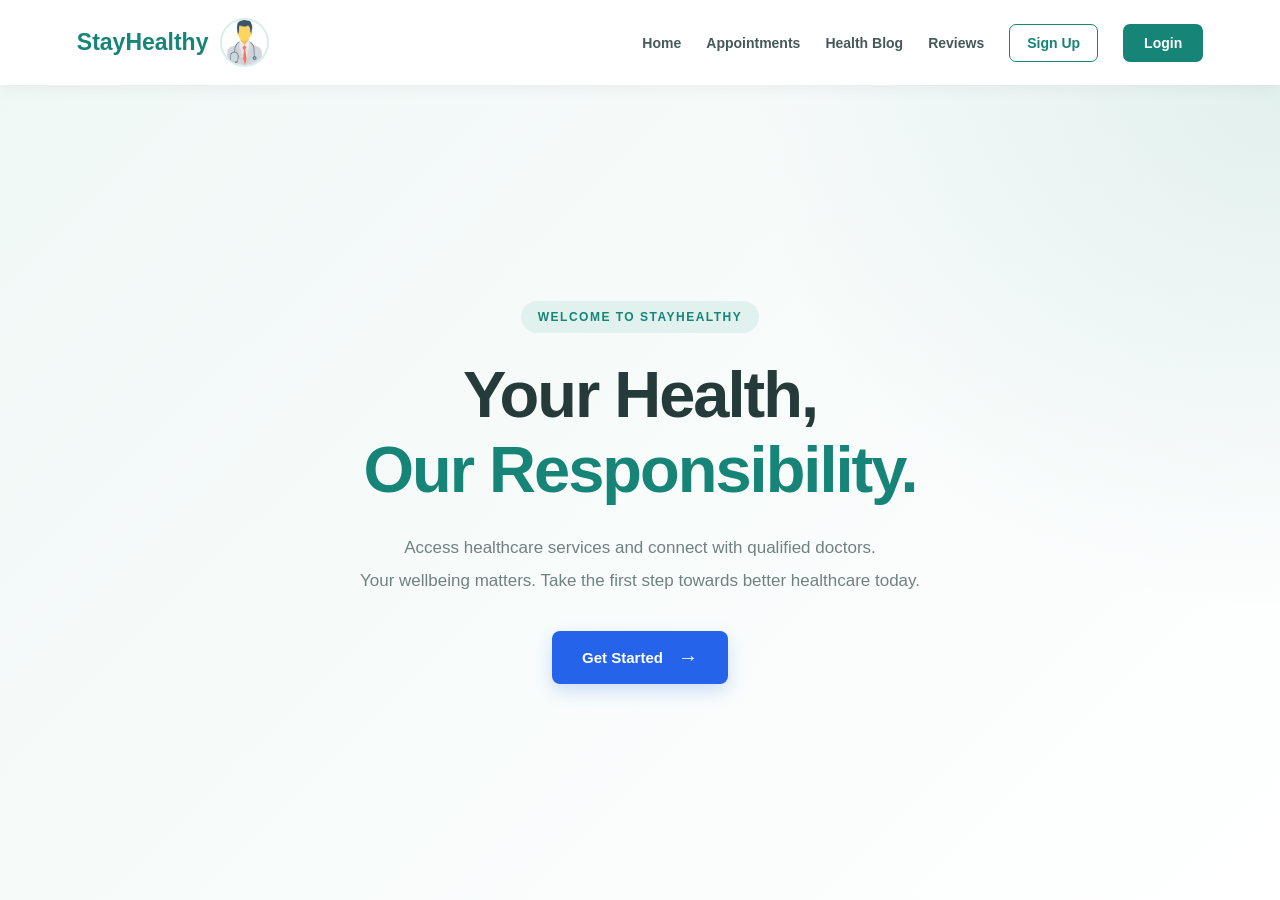
==== index.html @ 3f46a8ce "Initial commit: StayHealthy healthcare website" ====
<!DOCTYPE html>
<html lang="en">
<head>
    <meta charset="UTF-8">
    <meta name="viewport" content="width=device-width, initial-scale=1.0">
    <meta name="description" content="StayHealthy - Your Health, Our Responsibility.">
    <title>StayHealthy | Your Health, Our Responsibility</title>
    <link rel="stylesheet" href="home.css">
    <script src="home.js" defer></script>
</head>
<body>

    <header class="navbar">
        <a href="index.html" class="brand">
            <span>StayHealthy</span>
            <img
                src="images/doctor.png"
                alt="Doctor"
                class="brand-image"
            >
        </a>

        <button
            class="menu-toggle"
            id="menuToggle"
            aria-label="Open navigation menu"
            aria-expanded="false"
            aria-controls="navLinks"
        >
            ☰
        </button>

        <nav class="nav-links" id="navLinks">
            <a href="index.html">Home</a>
            <a href="appointments.html" class="appointments-link">Appointments</a>
            <a href="health-blog.html">Health Blog</a>
            <a href="reviews.html" class="reviews-link">Reviews</a>
            <a href="signup.html" class="signup-link">Sign Up</a>
            <a href="login.html" class="login-link">Login</a>
        </nav>
    </header>

    <main>
        <section class="hero" id="home">

            <div class="hero-content">

                <p class="hero-subtitle">
                    WELCOME TO STAYHEALTHY
                </p>

                <h1>
                    Your Health,
                    <span>Our Responsibility.</span>
                </h1>

                <p class="hero-description">
                    Access healthcare services and connect with qualified doctors.
                </p>

                <p class="hero-description second-line">
                    Your wellbeing matters. Take the first step towards better healthcare today.
                </p>

                <a href="signup.html" class="get-started-btn">
                    Get Started
                    <span>→</span>
                </a>

            </div>

        </section>
    </main>

</body>
</html>
---- home.css ----
/* General Reset */
* {
    margin: 0;
    padding: 0;
    box-sizing: border-box;
}

:root {
    --primary: #168477;
    --primary-dark: #10685f;
    --blue: #2563eb;
    --blue-dark: #1d4ed8;
    --text: #243b3a;
    --muted: #71817f;
    --white: #ffffff;
}

html {
    scroll-behavior: smooth;
}

body {
    font-family: "Segoe UI", Arial, sans-serif;
    color: var(--text);
    background: #f7faf9;
}

/* =====================
   Navigation Bar
===================== */

.navbar {
    width: 100%;
    min-height: 85px;
    padding: 12px 6%;
    display: flex;
    align-items: center;
    justify-content: space-between;
    background: var(--white);
    box-shadow: 0 3px 15px rgba(0, 0, 0, 0.05);
    position: relative;
    z-index: 10;
}

/* Brand */
.brand {
    display: flex;
    align-items: center;
    gap: 12px;
    color: var(--primary);
    font-size: 23px;
    font-weight: 750;
    text-decoration: none;
    white-space: nowrap;
}

.brand-image {
    width: 49px;
    height: 49px;
    border-radius: 50%;
    object-fit: cover;
    border: 2px solid #d8eeea;
}

/* Navigation links */
.nav-links {
    display: flex;
    align-items: center;
    gap: 25px;
}

.nav-links a {
    text-decoration: none;
    color: #455956;
    font-size: 14px;
    font-weight: 600;
    transition: color 0.25s ease;
}

.nav-links a:hover {
    color: var(--primary);
}

/* Sign Up */
.nav-links .signup-link {
    color: var(--primary);
    border: 1px solid var(--primary);
    padding: 10px 17px;
    border-radius: 7px;
}

.nav-links .signup-link:hover {
    background: var(--primary);
    color: var(--white);
}

/* Login */
.nav-links .login-link {
    background: var(--primary);
    color: var(--white);
    padding: 11px 21px;
    border-radius: 7px;
}

.nav-links .login-link:hover {
    background: var(--primary-dark);
    color: var(--white);
}

/* Mobile menu button */
.menu-toggle {
    display: none;
    background: transparent;
    border: none;
    color: var(--primary);
    font-size: 28px;
    cursor: pointer;
}

/* =====================
   Hero Section
===================== */

.hero {
    min-height: calc(100vh - 85px);
    display: flex;
    align-items: center;
    justify-content: center;
    text-align: center;
    padding: 70px 20px;

    background:
        radial-gradient(
            circle at top right,
            rgba(22, 132, 119, 0.10),
            transparent 35%
        ),
        linear-gradient(135deg, #f0f8f6, #ffffff);
}

.hero-content {
    width: 100%;
    max-width: 850px;
    animation: fadeIn 0.9s ease both;
}

.hero-subtitle {
    display: inline-block;
    color: var(--primary);
    background: #e1f2ee;
    padding: 9px 17px;
    border-radius: 30px;
    font-size: 12px;
    font-weight: 700;
    letter-spacing: 1.5px;
    margin-bottom: 25px;
}

.hero h1 {
    font-size: clamp(38px, 6vw, 65px);
    line-height: 1.15;
    letter-spacing: -2px;
    color: var(--text);
    margin-bottom: 25px;
}

.hero h1 span {
    display: block;
    color: var(--primary);
}

.hero-description {
    color: var(--muted);
    font-size: 17px;
    line-height: 1.8;
}

.second-line {
    margin-top: 3px;
}

/* Get Started Button */
.get-started-btn {
    display: inline-flex;
    align-items: center;
    justify-content: center;
    gap: 15px;
    margin-top: 34px;
    padding: 15px 30px;
    background: var(--blue);
    color: var(--white);
    text-decoration: none;
    font-size: 15px;
    font-weight: 700;
    border-radius: 8px;
    box-shadow: 0 7px 18px rgba(37, 99, 235, 0.2);
    transition: all 0.25s ease;
}

.get-started-btn:hover {
    background: var(--blue-dark);
    transform: translateY(-3px);
    box-shadow: 0 10px 22px rgba(37, 99, 235, 0.25);
}

.get-started-btn span {
    font-size: 20px;
}

/* Animation */
@keyframes fadeIn {
    from {
        opacity: 0;
        transform: translateY(20px);
    }

    to {
        opacity: 1;
        transform: translateY(0);
    }
}

/* Accessibility */
a:focus-visible,
button:focus-visible {
    outline: 3px solid #8bc9bd;
    outline-offset: 4px;
}

/* =====================
   Responsive Design
===================== */

@media (max-width: 1050px) {
    .navbar {
        padding: 12px 4%;
    }

    .nav-links {
        gap: 15px;
    }

    .nav-links a {
        font-size: 13px;
    }
}

@media (max-width: 850px) {
    .menu-toggle {
        display: block;
    }

    .nav-links {
        display: none;
        position: absolute;
        top: 100%;
        left: 0;
        width: 100%;
        padding: 22px;
        background: var(--white);
        flex-direction: column;
        align-items: stretch;
        gap: 18px;
        box-shadow: 0 10px 15px rgba(0, 0, 0, 0.07);
    }

    .nav-links.active {
        display: flex;
    }

    .nav-links a {
        text-align: center;
        padding: 10px;
    }

    .hero {
        min-height: calc(100vh - 73px);
    }
}

@media (max-width: 480px) {
    .navbar {
        min-height: 73px;
    }

    .brand {
        font-size: 20px;
    }

    .brand-image {
        width: 42px;
        height: 42px;
    }

    .hero {
        padding: 55px 20px;
    }

    .hero h1 {
        letter-spacing: -1px;
    }

    .hero-description {
        font-size: 15px;
    }

    .get-started-btn {
        width: 100%;
        max-width: 250px;
    }
}

@media (prefers-reduced-motion: reduce) {
    html {
        scroll-behavior: auto;
    }

    *,
    *::before,
    *::after {
        animation-duration: 0.01ms !important;
        transition-duration: 0.01ms !important;
    }
}
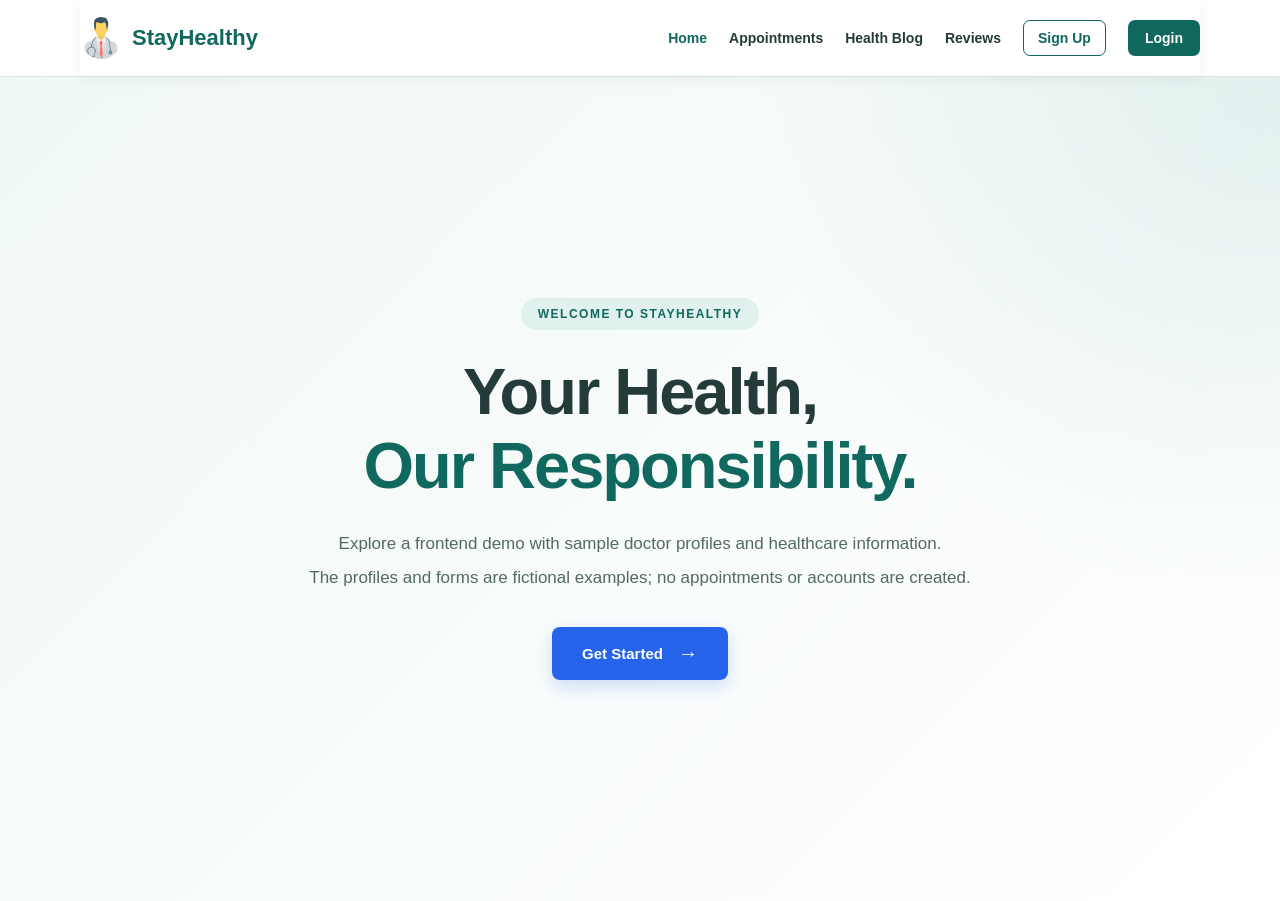
==== commit 0108841d: "Fix StayHealthy frontend phases 1-3" ====
--- a/index.html
+++ b/index.html
@@ -7,37 +7,27 @@
     <meta name="description" content="StayHealthy - Your Health, Our Responsibility.">
     <title>StayHealthy | Your Health, Our Responsibility</title>
     <link rel="stylesheet" href="home.css">
-    <script src="home.js" defer></script>
+    <link rel="stylesheet" href="navigation.css">
+    <script src="navigation.js" defer></script>
 </head>
 <body>
 
-    <header class="navbar">
-        <a href="index.html" class="brand">
-            <span>StayHealthy</span>
-            <img
-                src="images/doctor.png"
-                alt="Doctor"
-                class="brand-image"
-            >
-        </a>
-
-        <button
-            class="menu-toggle"
-            id="menuToggle"
-            aria-label="Open navigation menu"
-            aria-expanded="false"
-            aria-controls="navLinks"
-        >
-            ☰
-        </button>
-
-        <nav class="nav-links" id="navLinks">
-            <a href="index.html">Home</a>
-            <a href="appointments.html" class="appointments-link">Appointments</a>
-            <a href="health-blog.html">Health Blog</a>
-            <a href="reviews.html" class="reviews-link">Reviews</a>
-            <a href="signup.html" class="signup-link">Sign Up</a>
-            <a href="login.html" class="login-link">Login</a>
+    <header class="site-header">
+        <nav class="navbar" aria-label="Main navigation">
+            <a href="index.html" class="brand">
+                <img src="images/doctor-3.webp" alt="" width="42" height="42">
+                <span>StayHealthy</span>
+            </a>
+            <button class="menu-toggle" id="menuToggle" type="button"
+                aria-label="Open navigation menu" aria-expanded="false" aria-controls="navLinks">☰</button>
+            <ul class="nav-links" id="navLinks">
+                <li><a href="index.html" class="active" aria-current="page">Home</a></li>
+                <li><a href="appointments.html">Appointments</a></li>
+                <li><a href="health-blog.html">Health Blog</a></li>
+                <li><a href="reviews.html">Reviews</a></li>
+                <li><a href="signup.html" class="signup-link">Sign Up</a></li>
+                <li><a href="login.html" class="login-link">Login</a></li>
+            </ul>
         </nav>
     </header>
 
@@ -56,11 +46,11 @@
                 </h1>
 
                 <p class="hero-description">
-                    Access healthcare services and connect with qualified doctors.
+                    Explore a frontend demo with sample doctor profiles and healthcare information.
                 </p>
 
                 <p class="hero-description second-line">
-                    Your wellbeing matters. Take the first step towards better healthcare today.
+                    The profiles and forms are fictional examples; no appointments or accounts are created.
                 </p>
 
                 <a href="signup.html" class="get-started-btn">
--- a/home.css
+++ b/home.css
@@ -7,12 +7,12 @@
 }
 
 :root {
-    --primary: #168477;
+    --primary: #10685f;
     --primary-dark: #10685f;
     --blue: #2563eb;
     --blue-dark: #1d4ed8;
     --text: #243b3a;
-    --muted: #71817f;
+    --muted: #536966;
     --white: #ffffff;
 }
 
@@ -123,7 +123,7 @@
 ===================== */
 
 .hero {
-    min-height: calc(100vh - 85px);
+    min-height: calc(100vh - var(--nav-height));
     display: flex;
     align-items: center;
     justify-content: center;
@@ -224,7 +224,7 @@
 /* Accessibility */
 a:focus-visible,
 button:focus-visible {
-    outline: 3px solid #8bc9bd;
+    outline: 3px solid #005a50;
     outline-offset: 4px;
 }
 
@@ -275,7 +275,7 @@
     }
 
     .hero {
-        min-height: calc(100vh - 73px);
+        min-height: calc(100vh - var(--nav-height));
     }
 }
 
--- a/navigation.css
+++ b/navigation.css
@@ -0,0 +1,161 @@
+:root {
+    --primary: #10685f;
+    --primary-dark: #0b514b;
+    --text: #243b3a;
+    --muted: #536966;
+    --border: #dce8e5;
+    --white: #ffffff;
+    --nav-height: 76px;
+}
+
+.site-header {
+    position: relative;
+    z-index: 20;
+    background: var(--white);
+    border-bottom: 1px solid var(--border);
+}
+
+.navbar {
+    width: min(1120px, 92%);
+    min-height: var(--nav-height);
+    margin: 0 auto;
+    padding: 0;
+    display: flex;
+    align-items: center;
+    justify-content: space-between;
+    gap: 24px;
+}
+
+.brand {
+    display: flex;
+    align-items: center;
+    gap: 10px;
+    color: var(--primary);
+    font-size: 22px;
+    font-weight: 700;
+    text-decoration: none;
+    white-space: nowrap;
+}
+
+.brand img {
+    width: 42px;
+    height: 42px;
+    border-radius: 50%;
+    object-fit: cover;
+}
+
+.nav-links {
+    display: flex;
+    align-items: center;
+    gap: 22px;
+    list-style: none;
+}
+
+.nav-links a {
+    color: var(--text);
+    font-size: 14px;
+    font-weight: 600;
+    text-decoration: none;
+}
+
+.nav-links a:hover,
+.nav-links a.active,
+.nav-links a[aria-current="page"] {
+    color: var(--primary);
+}
+
+.nav-links .signup-link {
+    padding: 9px 14px;
+    border: 1px solid var(--primary);
+    border-radius: 7px;
+    color: var(--primary);
+}
+
+.nav-links .login-link {
+    padding: 10px 17px;
+    border-radius: 7px;
+    background: var(--primary);
+    color: var(--white);
+}
+
+.nav-links .login-link:hover,
+.nav-links .login-link[aria-current="page"] {
+    background: var(--primary-dark);
+    color: var(--white);
+}
+
+.menu-toggle {
+    display: none;
+    min-width: 44px;
+    min-height: 44px;
+    border: 1px solid var(--border);
+    border-radius: 7px;
+    background: var(--white);
+    color: var(--primary);
+    font-size: 24px;
+    cursor: pointer;
+}
+
+a:focus-visible,
+button:focus-visible,
+input:focus-visible,
+select:focus-visible,
+textarea:focus-visible {
+    outline: 3px solid #005a50;
+    outline-offset: 3px;
+}
+
+@media (max-width: 850px) {
+    :root {
+        --nav-height: 70px;
+    }
+
+    .navbar {
+        min-height: 70px;
+    }
+
+    .menu-toggle {
+        display: block;
+    }
+
+    .nav-links {
+        display: none;
+        position: absolute;
+        top: 100%;
+        left: 0;
+        width: 100%;
+        padding: 18px 4%;
+        flex-direction: column;
+        align-items: stretch;
+        flex-wrap: nowrap;
+        gap: 8px;
+        background: var(--white);
+        border-bottom: 1px solid var(--border);
+        box-shadow: 0 10px 15px rgba(0, 0, 0, 0.07);
+    }
+
+    .nav-links.active {
+        display: flex;
+    }
+
+    .nav-links a {
+        display: block;
+        padding: 10px;
+        text-align: center;
+    }
+
+    .nav-links .signup-link,
+    .nav-links .login-link {
+        padding: 10px;
+    }
+}
+
+@media (prefers-reduced-motion: reduce) {
+    *,
+    *::before,
+    *::after {
+        scroll-behavior: auto !important;
+        animation-duration: 0.01ms !important;
+        transition-duration: 0.01ms !important;
+    }
+}
